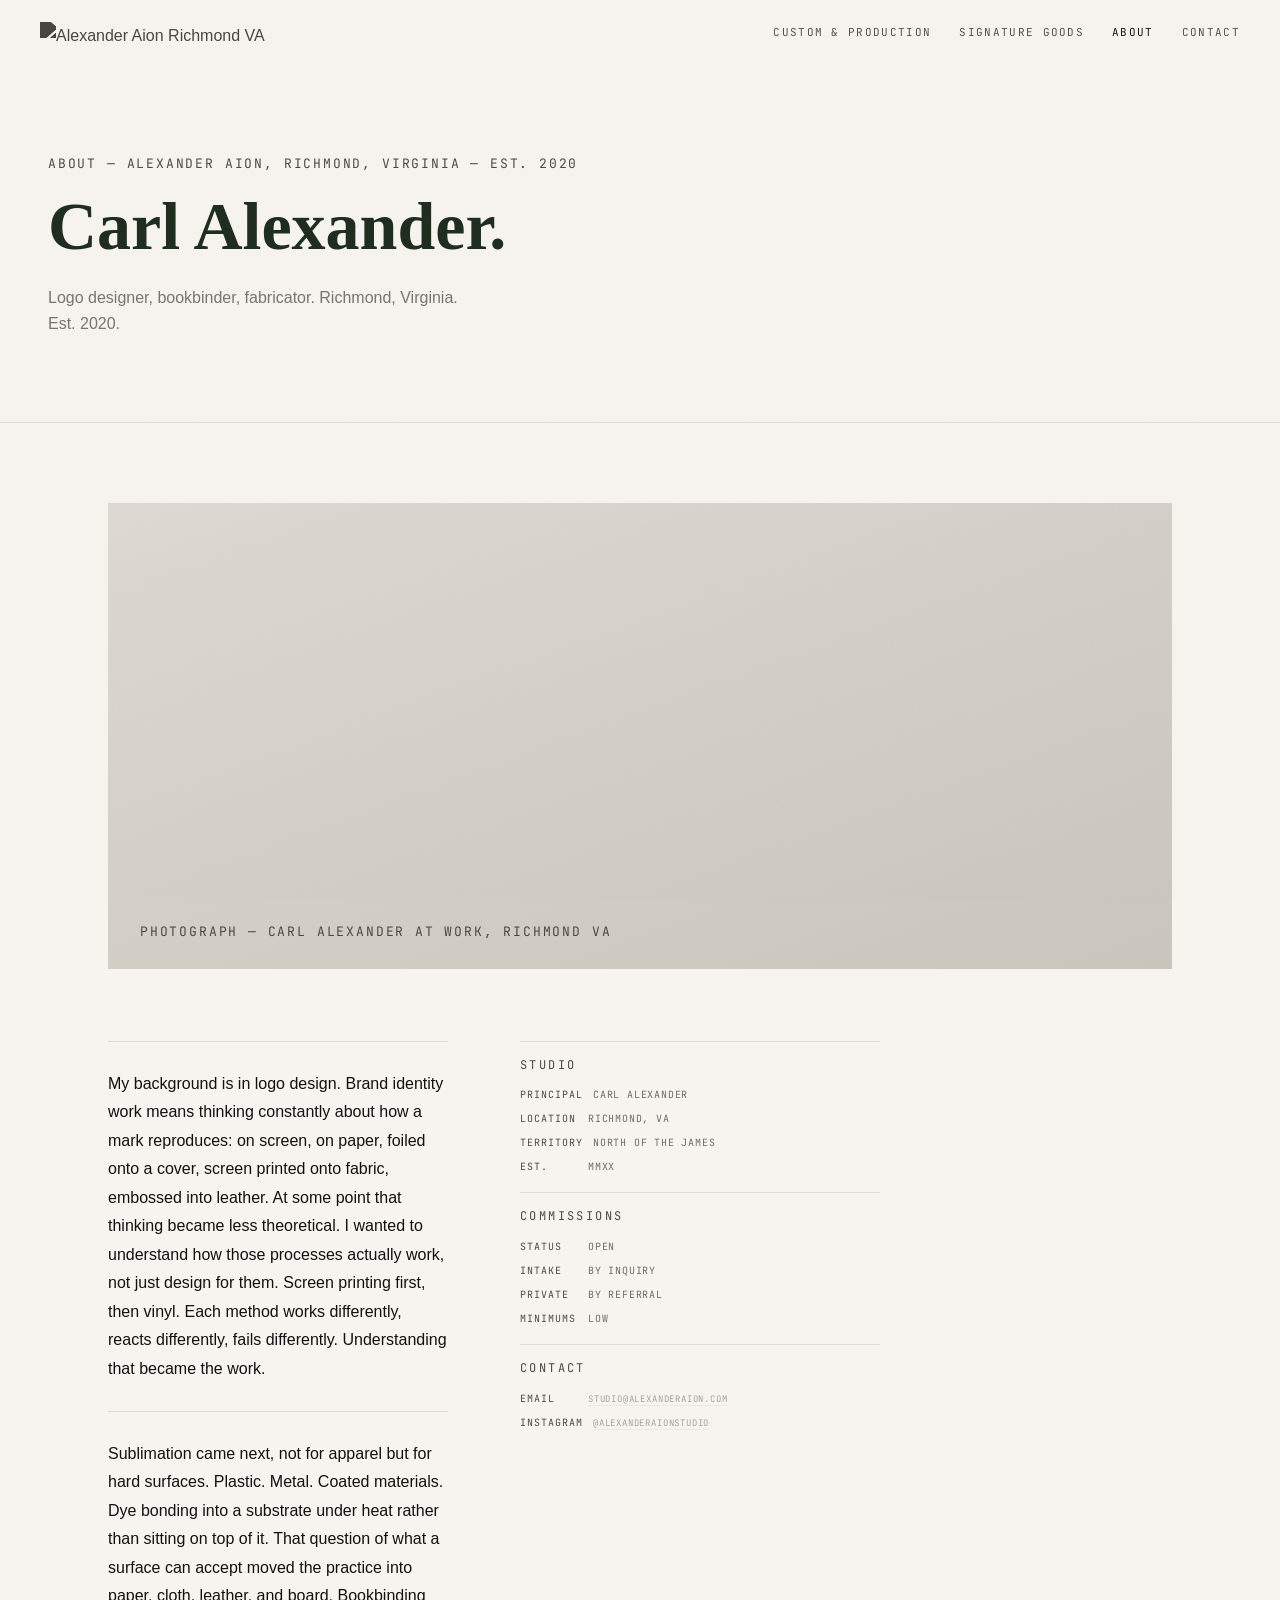
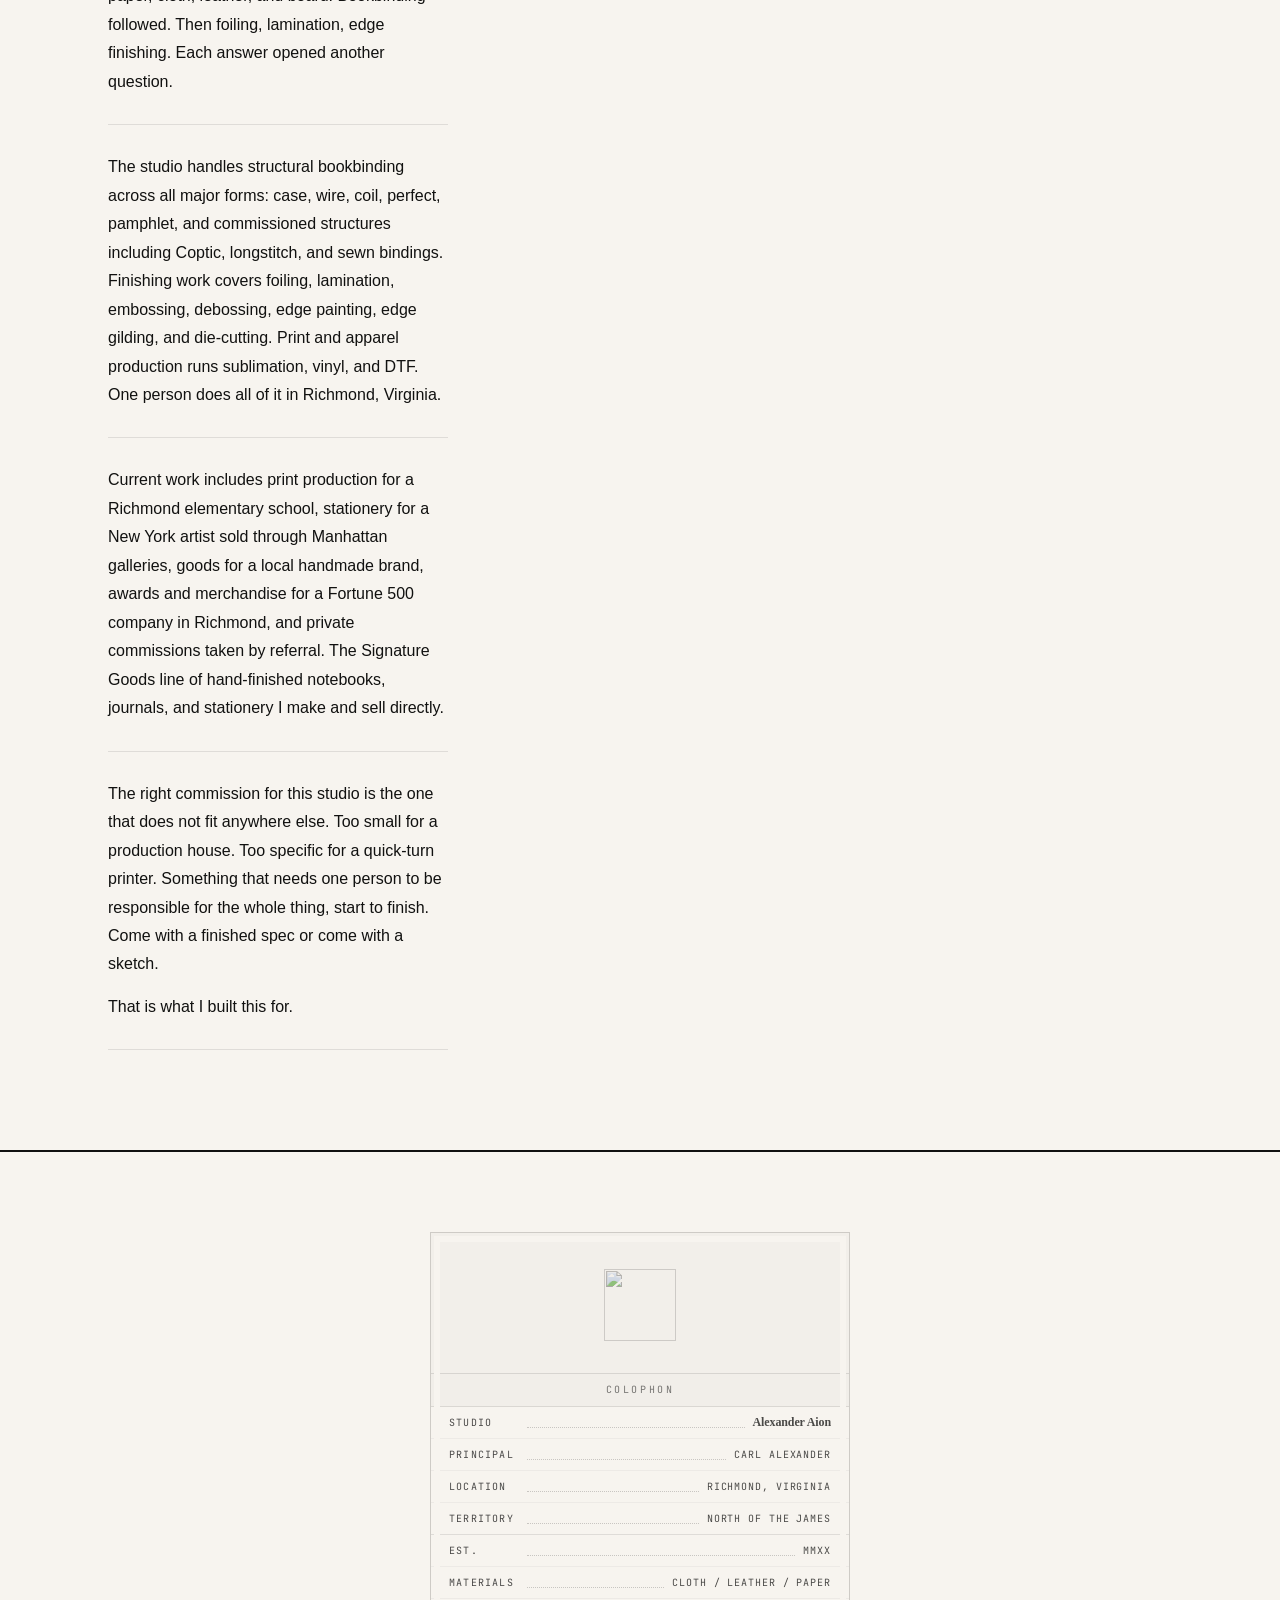
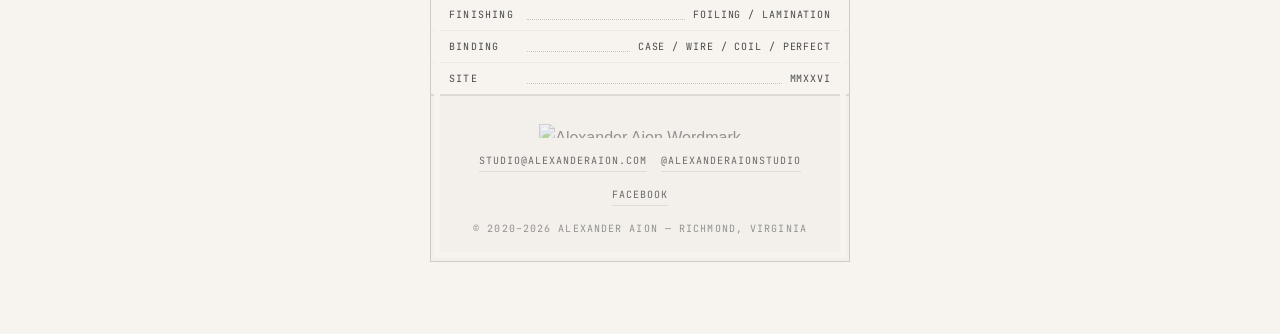
==== about.html @ 7768e2e8 "Add files via upload Initial site build" ====
<!DOCTYPE html>
<html lang="en">
<head>
  <meta charset="UTF-8">
  <meta name="viewport" content="width=device-width, initial-scale=1.0">
  <title>About — Carl Alexander, Alexander Aion Studio, Richmond VA</title>

  <link rel="preload" as="image" href="https://freight.cargo.site/t/original/i/J3005192152908712967479151340922/Asset-5_12x.png" fetchpriority="high">

  <link rel="stylesheet" href="https://use.typekit.net/weh5wlw.css">
  <link rel="preconnect" href="https://fonts.googleapis.com">
  <link rel="preconnect" href="https://fonts.gstatic.com" crossorigin>
  <link rel="stylesheet" href="https://fonts.googleapis.com/css2?family=JetBrains+Mono:wght@400;500&amp;display=swap">

  <link rel="stylesheet" href="css/main.css">

  <meta name="robots" content="index, follow">
  <meta name="author" content="Carl Alexander — Alexander Aion">
  <meta name="description" content="Logo designer, bookbinder, fabricator in Richmond, Virginia. Background, studio practice, materials, and commission criteria. Studio of Carl Alexander.">

  <meta property="og:site_name" content="Alexander Aion">
  <meta property="og:type" content="website">
  <meta property="og:title" content="About — Carl Alexander, Alexander Aion Studio, Richmond VA">
  <meta property="og:description" content="Custom bookbinding, foiling, lamination, embossing, edge gilding, apparel decoration, stickers, and bespoke fabrication in Richmond, Virginia. Logo design and brand identity. Studio of Carl Alexander.">
  <meta property="og:image" content="https://freight.cargo.site/t/original/i/V3015546480823648123951178624378/Untitled---July-01--2026-at-21.01.41-2.png">
  <meta property="og:locale" content="en_US">

  <meta name="twitter:card" content="summary_large_image">
  <meta name="twitter:title" content="About — Carl Alexander, Alexander Aion Studio, Richmond VA">
  <meta name="twitter:description" content="Custom bookbinding, foiling, lamination, embossing, edge gilding, and bespoke fabrication in Richmond, Virginia.">
  <meta name="twitter:image" content="https://freight.cargo.site/t/original/i/V3015546480823648123951178624378/Untitled---July-01--2026-at-21.01.41-2.png">
</head>
<body>

  <div class="aa-progress" aria-hidden="true"></div>

  <header class="aa-nav" role="banner">
    <a class="image-link" href="index.html" aria-label="Alexander Aion Homepage">
      <img alt="Alexander Aion Richmond VA" class="aa-nav-logo" src="https://freight.cargo.site/t/original/i/J3005192152908712967479151340922/Asset-5_12x.png">
    </a>
    <nav class="aa-nav-links" aria-label="Primary Navigation">
      <a href="catalog.html">Custom &amp; Production</a>
      <a href="goods.html">Signature Goods</a>
      <a class="active" href="about.html">About</a>
      <a href="contact.html">Contact</a>
    </nav>
  </header>

  <main>
    <section class="aa-subhead">
      <span class="aa-mono">About — Alexander Aion, Richmond, Virginia — Est. 2020</span>
      <h1>Carl Alexander.</h1>
      <p>Logo designer, bookbinder, fabricator. Richmond, Virginia. Est. 2020.</p>
    </section>

    <article class="aa-about-body" aria-label="Studio Background and Profile">
      <div class="aa-about-photo-slot">
        <div class="aa-about-photo-placeholder">
          <span class="aa-mono">Photograph — Carl Alexander at work, Richmond VA</span>
        </div>
      </div>

      <div class="aa-about-text">
        <div class="aa-about-section">
          <p>My background is in logo design. Brand identity work means thinking constantly about how a mark reproduces: on screen, on paper, foiled onto a cover, screen printed onto fabric, embossed into leather. At some point that thinking became less theoretical. I wanted to understand how those processes actually work, not just design for them. Screen printing first, then vinyl. Each method works differently, reacts differently, fails differently. Understanding that became the work.</p>
        </div>

        <div class="aa-about-section">
          <p>Sublimation came next, not for apparel but for hard surfaces. Plastic. Metal. Coated materials. Dye bonding into a substrate under heat rather than sitting on top of it. That question of what a surface can accept moved the practice into paper, cloth, leather, and board. Bookbinding followed. Then foiling, lamination, edge finishing. Each answer opened another question.</p>
        </div>

        <div class="aa-about-section">
          <p>The studio handles structural bookbinding across all major forms: case, wire, coil, perfect, pamphlet, and commissioned structures including Coptic, longstitch, and sewn bindings. Finishing work covers foiling, lamination, embossing, debossing, edge painting, edge gilding, and die-cutting. Print and apparel production runs sublimation, vinyl, and DTF. One person does all of it in Richmond, Virginia.</p>
        </div>

        <div class="aa-about-section">
          <p>Current work includes print production for a Richmond elementary school, stationery for a New York artist sold through Manhattan galleries, goods for a local handmade brand, awards and merchandise for a Fortune 500 company in Richmond, and private commissions taken by referral. The Signature Goods line of hand-finished notebooks, journals, and stationery I make and sell directly.</p>
        </div>

        <div class="aa-about-section">
          <p>The right commission for this studio is the one that does not fit anywhere else. Too small for a production house. Too specific for a quick-turn printer. Something that needs one person to be responsible for the whole thing, start to finish. Come with a finished spec or come with a sketch.</p>
          <p>That is what I built this for.</p>
        </div>
      </div>

      <aside class="aa-about-spec" aria-label="Studio Specifications">
        <div class="aa-spec-section">
          <p class="aa-spec-section-head">Studio</p>
          <div class="aa-spec-row"><span class="aa-spec-k">Principal</span><span class="aa-spec-v">Carl Alexander</span></div>
          <div class="aa-spec-row"><span class="aa-spec-k">Location</span><span class="aa-spec-v">Richmond, VA</span></div>
          <div class="aa-spec-row"><span class="aa-spec-k">Territory</span><span class="aa-spec-v">North of the James</span></div>
          <div class="aa-spec-row"><span class="aa-spec-k">Est.</span><span class="aa-spec-v">MMXX</span></div>
        </div>

        <div class="aa-spec-section">
          <p class="aa-spec-section-head">Commissions</p>
          <div class="aa-spec-row"><span class="aa-spec-k">Status</span><span class="aa-spec-v">Open</span></div>
          <div class="aa-spec-row"><span class="aa-spec-k">Intake</span><span class="aa-spec-v">By inquiry</span></div>
          <div class="aa-spec-row"><span class="aa-spec-k">Private</span><span class="aa-spec-v">By referral</span></div>
          <div class="aa-spec-row"><span class="aa-spec-k">Minimums</span><span class="aa-spec-v">Low</span></div>
        </div>

        <div class="aa-spec-section">
          <p class="aa-spec-section-head">Contact</p>
          <div class="aa-spec-row"><span class="aa-spec-k">Email</span><span class="aa-spec-v"><a href="mailto:studio@alexanderaion.com">studio@alexanderaion.com</a></span></div>
          <div class="aa-spec-row"><span class="aa-spec-k">Instagram</span><span class="aa-spec-v"><a href="https://www.instagram.com/alexanderaionstudio" rel="noopener" target="_blank">@alexanderaionstudio</a></span></div>
        </div>
      </aside>
    </article>
  </main>

  <footer class="aa-colophon">
    <div class="aa-colophon-card">
      <div class="aa-colophon-seal">
        <img alt="" aria-hidden="true" class="aa-colophon-snake" src="https://freight.cargo.site/t/original/i/V3015546480823648123951178624378/Untitled---July-01--2026-at-21.01.41-2.png">
      </div>
      <div class="aa-col-title">
        <span>Colophon</span>
      </div>
      <div class="aa-col-section">
        <div class="aa-col-row"><span class="aa-col-k">Studio</span><span class="aa-col-leader"></span><span class="aa-col-v aa-col-v-brand">Alexander Aion</span></div>
        <div class="aa-col-row"><span class="aa-col-k">Principal</span><span class="aa-col-leader"></span><span class="aa-col-v">Carl Alexander</span></div>
        <div class="aa-col-row"><span class="aa-col-k">Location</span><span class="aa-col-leader"></span><span class="aa-col-v">Richmond, Virginia</span></div>
        <div class="aa-col-row"><span class="aa-col-k">Territory</span><span class="aa-col-leader"></span><span class="aa-col-v">North of the James</span></div>
      </div>
      <div class="aa-col-section">
        <div class="aa-col-row"><span class="aa-col-k">Est.</span><span class="aa-col-leader"></span><span class="aa-col-v">MMXX</span></div>
        <div class="aa-col-row"><span class="aa-col-k">Materials</span><span class="aa-col-leader"></span><span class="aa-col-v">Cloth / Leather / Paper</span></div>
        <div class="aa-col-row"><span class="aa-col-k">Finishing</span><span class="aa-col-leader"></span><span class="aa-col-v">Foiling / Lamination</span></div>
        <div class="aa-col-row"><span class="aa-col-k">Binding</span><span class="aa-col-leader"></span><span class="aa-col-v">Case / Wire / Coil / Perfect</span></div>
        <div class="aa-col-row"><span class="aa-col-k">Site</span><span class="aa-col-leader"></span><span class="aa-col-v">MMXXVI</span></div>
      </div>
      <div class="aa-colophon-foot">
        <img alt="Alexander Aion Wordmark" class="aa-colophon-wordmark" src="https://freight.cargo.site/t/original/i/X3005192152890266223405441789306/Asset-4_12x.png">
        <div class="aa-col-links">
          <a href="mailto:studio@alexanderaion.com">studio@alexanderaion.com</a>
          <a href="https://www.instagram.com/alexanderaionstudio" target="_blank" rel="noopener">@alexanderaionstudio</a>
          <a href="https://www.facebook.com/alexanderaionstudio/" target="_blank" rel="noopener">Facebook</a>
        </div>
        <span class="aa-col-copy">&copy; 2020&ndash;2026 Alexander Aion — Richmond, Virginia</span>
      </div>
    </div>
  </footer>

  <script>
    (function () {
      var bar = document.querySelector(".aa-progress");
      if (bar) {
        var update = function () {
          var doc = document.documentElement;
          bar.style.width = ((doc.scrollTop || document.body.scrollTop) / Math.max(1, doc.scrollHeight - doc.clientHeight) * 100) + "%";
        };
        window.addEventListener("scroll", update, { passive: true });
        update();
      }
    })();
  </script>
</body>
</html>
---- css/main.css ----
/* ============================================================
   ALEXANDER AION — Master Stylesheet
   Location: css/main.css
   Style: Editorial Light / Luxury Atelier
   ============================================================ */

:root {
  --canvas:  #f7f4ef;
  --ink:     #111110;
  --muted:   #4a4948;
  --green:   #1c2b1c;
  --ivory:   #f0e8d4;
  --gold:    #b89420;
  --rule:    rgba(17, 17, 16, 0.1);
  --rule-subtle: rgba(17, 17, 16, 0.04);
  --display: "fino-sans", "Palatino Linotype", Georgia, serif;
  --body:    "neue-haas-unica", -apple-system, BlinkMacSystemFont, "Helvetica Neue", sans-serif;
  --mono:    "JetBrains Mono", "Courier New", monospace;
}

*, *::before, *::after {
  box-sizing: border-box;
  margin: 0;
  padding: 0;
}

html {
  scroll-behavior: smooth;
}

img {
  display: block;
  max-width: 100%;
  height: auto;
}

a {
  color: inherit;
  text-decoration: none;
}

html, body {
  background-color: var(--canvas);
  color: var(--ink);
  font-family: var(--body);
  font-size: 16px;
  line-height: 1.72;
  -webkit-font-smoothing: antialiased;
  -moz-osx-font-smoothing: grayscale;
  overflow-x: hidden;
}

body::after {
  content: "";
  position: fixed;
  inset: 0;
  z-index: 9999;
  pointer-events: none;
  opacity: 0.038;
  background-image: url("data:image/svg+xml,%3Csvg xmlns='http://www.w3.org/2000/svg' width='200' height='200'%3E%3Cfilter id='n'%3E%3CfeTurbulence type='fractalNoise' baseFrequency='0.85' numOctaves='4' stitchTiles='stitch'/%3E%3C/filter%3E%3Crect width='100%25' height='100%25' filter='url(%23n)'/%3E%3C/svg%3E");
}

.aa-mono {
  font-family: var(--mono);
  font-size: 13px;
  letter-spacing: 0.14em;
  text-transform: uppercase;
  color: var(--muted);
  line-height: 1.9;
}

.aa-brand-name {
  font-family: var(--display);
  font-weight: 700;
  letter-spacing: -0.01em;
  color: var(--ink);
}

.aa-progress {
  position: fixed;
  top: 0;
  left: 0;
  height: 1px;
  width: 0%;
  z-index: 9000;
  background: var(--gold);
  opacity: 0.65;
  transition: width 0.1s linear;
}

.aa-nav {
  position: fixed;
  top: 0;
  left: 0;
  right: 0;
  z-index: 50;
  display: flex;
  align-items: center;
  justify-content: space-between;
  padding: 22px 40px;
}

.aa-nav-logo {
  height: 20px;
  width: auto;
  filter: brightness(0);
  opacity: 0.72;
  transition: opacity 0.3s ease;
}

.aa-nav-logo:hover { opacity: 1; }

.aa-nav-links {
  display: flex;
  gap: 28px;
  font-family: var(--mono);
  font-size: 11px;
  letter-spacing: 0.12em;
  text-transform: uppercase;
}

.aa-nav-links a {
  color: var(--ink);
  opacity: 0.72;
  transition: opacity 0.3s ease;
}

.aa-nav-links a:hover, .aa-nav-links a.active { opacity: 1; }

@media (max-width: 700px) {
  .aa-nav {
    position: sticky;
    padding: 11px 20px;
    background: var(--canvas);
    border-bottom: 1px solid var(--rule);
    flex-direction: column;
    gap: 9px;
    align-items: flex-start;
  }
  .aa-nav-logo { height: 15px; }
  .aa-nav-links {
    gap: 0;
    width: 100%;
    justify-content: space-between;
  }
  .aa-nav-links a { font-size: 10px; letter-spacing: 0.09em; }
}

.aa-hero {
  position: relative;
  width: 100%;
  height: 100vh;
  overflow: hidden;
  background: #d8d3cc;
}

.aa-hero-placeholder {
  position: absolute;
  inset: 0;
  background: linear-gradient(160deg, #dedad2 0%, #c9c4bc 100%);
  display: flex;
  align-items: flex-end;
  padding: 32px 44px;
}

.aa-hero-placeholder-label {
  font-family: var(--mono);
  font-size: 9px;
  letter-spacing: 0.13em;
  text-transform: uppercase;
  color: var(--ink);
  opacity: 0.26;
}

@media (max-width: 700px) {
  .aa-hero, .aa-subhead, .aa-contact-full { padding-top: 44px; }
}

.aa-opening {
  display: grid;
  grid-template-columns: 1fr 400px;
  gap: 72px;
  padding: 108px 48px 88px;
  border-bottom: 1px solid var(--rule);
  align-items: end;
}

.aa-opening-name {
  font-family: var(--display);
  font-weight: 700;
  font-size: clamp(36px, 8vw, 88px);
  color: var(--green);
  line-height: 0.92;
  letter-spacing: -0.01em;
  display: flex;
  align-items: flex-end;
  overflow-wrap: break-word;
  word-break: break-word;
}

.aa-opening-logo {
  display: block;
  width: min(88%, 560px);
  height: auto;
  filter: brightness(0);
  opacity: 0.82;
  transition: opacity 0.3s ease;
}

.aa-opening-logo:hover { opacity: 1; }

.aa-opening-text .aa-mono {
  margin-bottom: 14px;
  display: block;
}

.aa-opening-text p {
  font-size: 16px;
  color: var(--ink);
  opacity: 0.6;
  line-height: 1.72;
  width: 100%;
}

@media (max-width: 900px) {
  .aa-opening {
    grid-template-columns: 1fr;
    gap: 36px;
    padding: 80px 24px 64px;
  }
}

.aa-mark {
  padding: 88px 48px;
  border-bottom: 1px solid var(--rule);
  display: flex;
  flex-direction: column;
  align-items: center;
  gap: 18px;
}

.aa-mark-img {
  width: clamp(68px, 10vw, 104px);
  height: clamp(68px, 10vw, 104px);
  object-fit: contain;
  opacity: 0.52;
  mix-blend-mode: multiply;
}

.aa-mark-label {
  font-family: var(--mono);
  font-size: 13px;
  letter-spacing: 0.2em;
  text-transform: uppercase;
  color: var(--muted);
}

@media (max-width: 700px) {
  .aa-mark { padding: 64px 24px; }
}

.aa-capabilities {
  display: grid;
  grid-template-columns: 56px 1fr;
  padding: 0 0 0 48px;
  border-bottom: 1px solid var(--rule);
}

.aa-vert-label {
  writing-mode: vertical-lr;
  transform: rotate(180deg);
  font-family: var(--mono);
  font-size: 12px;
  letter-spacing: 0.18em;
  text-transform: uppercase;
  color: var(--muted);
  align-self: center;
  padding: 40px 0;
  border-right: 1px solid var(--rule);
  white-space: nowrap;
}

.aa-cap-list {
  display: flex;
  flex-direction: column;
}

.aa-cap-item {
  display: grid;
  grid-template-columns: 44px 1fr;
  gap: 20px;
  padding: 28px 48px 28px 32px;
  border-bottom: 1px solid var(--rule);
  align-items: baseline;
  transition: background 0.35s ease;
}

.aa-cap-item:first-child { border-top: none; }
.aa-cap-item:hover { background: rgba(17, 17, 16, 0.02); }

.aa-cap-num {
  font-family: var(--mono);
  font-size: 12px;
  letter-spacing: 0.08em;
  color: var(--muted);
  padding-top: 4px;
}

.aa-cap-name {
  font-family: var(--display);
  font-size: 28px;
  font-weight: 600;
  color: var(--green);
  line-height: 1.08;
  letter-spacing: 0.01em;
}

.aa-cap-name a {
  color: var(--green);
  transition: opacity 0.3s ease;
  display: block;
}

.aa-cap-name a:hover { opacity: 0.5; }

.aa-cap-sub {
  grid-column: 2 / -1;
  font-family: var(--mono);
  font-size: 10px;
  letter-spacing: 0.1em;
  text-transform: uppercase;
  color: var(--muted);
  line-height: 1.7;
  margin-top: 5px;
  width: 100%;
}

@media (max-width: 900px) {
  .aa-cap-name { font-size: 22px; }
}

@media (max-width: 700px) {
  .aa-capabilities {
    display: flex;
    flex-direction: column;
    padding: 0;
    overflow: visible;
  }
  .aa-vert-label { display: none; }
  .aa-cap-list { width: 100%; }
  .aa-cap-item {
    display: flex;
    flex-direction: row;
    align-items: baseline;
    gap: 10px;
    padding: 18px 24px;
    width: 100%;
  }
  .aa-cap-num { flex-shrink: 0; width: 28px; }
  .aa-cap-name, .aa-cap-name a {
    flex: 1;
    font-size: 16px;
    overflow-wrap: break-word;
    word-break: break-word;
  }
  .aa-cap-sub { display: none; }
}

@media (max-width: 400px) {
  .aa-cap-name, .aa-cap-name a { font-size: 14px; }
}

.aa-divisions {
  display: grid;
  grid-template-columns: 1fr 1fr;
}

.aa-division {
  padding: 76px 48px;
  display: flex;
  flex-direction: column;
  justify-content: space-between;
  gap: 56px;
  transition: opacity 0.5s ease;
  text-decoration: none;
}

.aa-division:hover { opacity: 0.88; }
.aa-division-light { background: var(--ivory); }
.aa-division-dark  { background: var(--green); }

.aa-division-eyebrow {
  font-family: var(--mono);
  font-size: 12px;
  letter-spacing: 0.14em;
  text-transform: uppercase;
}

.aa-division-light .aa-division-eyebrow { color: var(--muted); }
.aa-division-dark .aa-division-eyebrow  { color: var(--ivory); }

.aa-division h2 {
  font-family: var(--display);
  font-weight: 700;
  font-size: clamp(30px, 5.2vw, 62px);
  line-height: 0.97;
  letter-spacing: -0.02em;
}

.aa-division-light h2 { color: var(--green); }
.aa-division-dark h2  { color: var(--ivory); }

.aa-division-cta {
  font-family: var(--mono);
  font-size: 9px;
  letter-spacing: 0.1em;
  text-transform: uppercase;
  display: inline-flex;
  align-items: center;
  gap: 10px;
  border-bottom: 1px solid currentColor;
  padding-bottom: 3px;
  width: fit-content;
  transition: gap 0.35s ease;
}

.aa-division:hover .aa-division-cta { gap: 18px; }
.aa-division-light .aa-division-cta { color: var(--green); opacity: 0.65; }
.aa-division-dark .aa-division-cta  { color: var(--ivory); opacity: 0.55; }

@media (max-width: 700px) {
  .aa-divisions { grid-template-columns: 1fr; }
}

.aa-subhead {
  padding: 152px 48px 84px;
  border-bottom: 1px solid var(--rule);
}

.aa-subhead .aa-mono {
  margin-bottom: 18px;
  display: block;
}

.aa-subhead h1 {
  font-family: var(--display);
  font-weight: 700;
  font-size: clamp(36px, 6vw, 68px);
  color: var(--green);
  letter-spacing: 0;
  line-height: 0.94;
  max-width: 840px;
  margin-bottom: 26px;
}

.aa-subhead p {
  font-size: 16px;
  color: var(--ink);
  opacity: 0.56;
  max-width: 440px;
  line-height: 1.68;
}

@media (max-width: 700px) {
  .aa-subhead { padding: 44px 24px 60px; }
}

.aa-catalog {
  max-width: 1160px;
  margin: 0 auto;
  padding: 80px 48px 96px;
  display: grid;
  grid-template-columns: 1fr 232px;
  gap: 72px;
  align-items: start;
}

.aa-catalog-list {
  display: flex;
  flex-direction: column;
}

.aa-catalog-list h2 {
  font-family: var(--display);
  font-size: 26px;
  letter-spacing: 0.025em;
  color: var(--green);
}

.aa-catalog-entry {
  padding: 30px 0;
  border-top: 1px solid var(--rule);
}

.aa-catalog-entry .aa-mono {
  margin-bottom: 9px;
  display: block;
}

.aa-catalog-entry h3 {
  font-family: var(--display);
  font-size: clamp(20px, 2.8vw, 27px);
  font-weight: 600;
  color: var(--green);
  margin-bottom: 9px;
  letter-spacing: -0.005em;
  line-height: 1.1;
}

.aa-catalog-entry p {
  font-size: 16px;
  color: var(--ink);
  opacity: 0.54;
  line-height: 1.68;
  max-width: 420px;
}

.aa-catalog-link {
  display: inline-flex;
  align-items: center;
  gap: 8px;
  margin-top: 16px;
  font-family: var(--mono);
  font-size: 9px;
  letter-spacing: 0.12em;
  text-transform: uppercase;
  color: var(--green);
  opacity: 0.62;
  border-bottom: 1px solid rgba(28, 43, 28, 0.22);
  padding-bottom: 3px;
  transition: gap 0.3s ease, opacity 0.3s ease;
}

.aa-catalog-link:hover {
  gap: 14px;
  opacity: 1;
}

.aa-spec {
  position: sticky;
  top: 84px;
}

.aa-spec-section {
  border-top: 1px solid var(--rule);
  padding: 13px 0;
}

.aa-spec-section-head {
  font-family: var(--mono);
  font-size: 12px;
  letter-spacing: 0.2em;
  text-transform: uppercase;
  color: var(--muted);
  margin-bottom: 8px;
}

.aa-spec-row {
  display: flex;
  gap: 10px;
  padding: 2px 0;
  align-items: baseline;
}

.aa-spec-k {
  font-family: var(--mono);
  font-size: 10px;
  letter-spacing: 0.1em;
  text-transform: uppercase;
  color: var(--muted);
  min-width: 58px;
  flex-shrink: 0;
  line-height: 2;
}

.aa-spec-v {
  font-family: var(--mono);
  font-size: 10px;
  letter-spacing: 0.08em;
  text-transform: uppercase;
  color: var(--ink);
  opacity: 0.6;
  line-height: 2;
}

@media (max-width: 860px) {
  .aa-catalog {
    grid-template-columns: 1fr;
    gap: 52px;
    padding: 64px 24px 80px;
  }
}

.aa-goods-intro {
  max-width: 700px;
  margin: 0 auto;
  padding: 84px 48px 68px;
}

.aa-goods-intro .aa-mono {
  display: block;
  margin-bottom: 18px;
}

.aa-goods-intro h2 {
  font-family: var(--display);
  font-weight: 700;
  font-size: clamp(28px, 4.5vw, 42px);
  color: var(--green);
  letter-spacing: 0.015em;
  line-height: 1.06;
  margin-bottom: 24px;
}

.aa-goods-intro p {
  font-size: 16px;
  color: var(--ink);
  opacity: 0.56;
  line-height: 1.72;
  margin-bottom: 14px;
  max-width: 520px;
}

.aa-shop-wrap {
  max-width: 1040px;
  margin: 0 auto;
  padding: 0 48px 100px;
}

.aa-shop-section-label {
  display: flex;
  align-items: center;
  gap: 18px;
  margin-bottom: 44px;
}

.aa-shop-section-label::after {
  content: "";
  flex: 1;
  height: 1px;
  background: var(--rule);
}

.aa-shop-grid {
  display: grid;
  grid-template-columns: repeat(3, 1fr);
  gap: 1px;
  background: var(--rule);
  border: 1px solid var(--rule);
}

.aa-shop-tile {
  aspect-ratio: 3/4;
  background: var(--ivory);
  display: flex;
  flex-direction: column;
  align-items: center;
  justify-content: center;
  transition: background 0.5s ease;
}

.aa-shop-tile:hover { background: #e2d9c8; }

.aa-paths {
  border-top: 1px solid var(--rule);
  max-width: 1040px;
  margin: 0 auto;
  padding: 76px 48px 84px;
  display: grid;
  grid-template-columns: 1fr 1fr;
  gap: 60px;
}

.aa-path .aa-mono {
  display: block;
  margin-bottom: 13px;
  color: var(--muted);
}

.aa-path h2, .aa-paths h2 {
  font-family: var(--display);
  font-size: 26px;
  letter-spacing: 0.025em;
  color: var(--green);
}

.aa-path h3 {
  font-family: var(--display);
  font-weight: 600;
  font-size: clamp(18px, 2.6vw, 25px);
  color: var(--green);
  line-height: 1.14;
  margin-bottom: 11px;
}

.aa-path p {
  font-size: 16px;
  color: var(--ink);
  opacity: 0.62;
  line-height: 1.7;
  max-width: 300px;
}

@media (max-width: 700px) {
  .aa-goods-intro { padding: 60px 24px 52px; }
  .aa-shop-wrap { padding: 0 24px 76px; }
  .aa-shop-grid { grid-template-columns: repeat(2, 1fr); }
  .aa-paths {
    grid-template-columns: 1fr;
    padding: 60px 24px;
    gap: 40px;
  }
}

.aa-about-body {
  max-width: 1160px;
  margin: 0 auto;
  padding: 80px 48px 100px;
  display: grid;
  grid-template-columns: 1fr 360px 220px;
  gap: 72px;
  align-items: start;
}

.aa-about-photo-slot {
  grid-column: 1 / -1;
  aspect-ratio: 16/7;
  background: #d8d3cc;
  overflow: hidden;
  position: relative;
}

.aa-about-photo-placeholder {
  position: absolute;
  inset: 0;
  background: linear-gradient(160deg, #dedad2 0%, #c9c4bc 100%);
  display: flex;
  align-items: flex-end;
  padding: 24px 32px;
}

.aa-about-text {
  display: flex;
  flex-direction: column;
}

.aa-about-section {
  padding: 28px 0;
  border-top: 1px solid var(--rule);
}

.aa-about-section:last-child {
  border-bottom: 1px solid var(--rule);
}

.aa-about-section p {
  font-size: 16px;
  color: var(--ink);
  line-height: 1.78;
  margin-bottom: 14px;
  max-width: 560px;
}

.aa-about-section p:last-child { margin-bottom: 0; }

.aa-about-spec {
  position: sticky;
  top: 88px;
}

.aa-about-spec .aa-spec-v a,
.aa-about-spec .aa-spec-v a:visited {
  font-family: var(--mono);
  font-size: 9px;
  letter-spacing: 0.09em;
  text-transform: uppercase;
  color: var(--ink);
  opacity: 0.6;
  line-height: 2;
  border-bottom: 1px solid rgba(17, 17, 16, 0.15);
  transition: opacity 0.3s ease;
}

.aa-about-spec .aa-spec-v a:hover { opacity: 1; }

@media (max-width: 1000px) {
  .aa-about-body {
    grid-template-columns: 1fr 220px;
    gap: 48px;
    padding: 64px 24px 80px;
  }
  .aa-about-photo-slot { grid-column: 1; }
  .aa-about-spec {
    grid-column: 2;
    grid-row: 1 / 3;
  }
}

@media (max-width: 700px) {
  .aa-about-body {
    grid-template-columns: 1fr;
    gap: 40px;
    padding: 48px 24px 72px;
  }
}

.aa-form-wrap {
  padding: 84px 48px;
  max-width: 1160px;
  margin: 0 auto;
  border-top: 1px solid var(--rule);
}

.aa-form-wrap .aa-mono {
  display: block;
  margin-bottom: 11px;
}

.aa-form-wrap h2 {
  font-family: var(--display);
  font-size: 26px;
  letter-spacing: 0.025em;
  color: var(--green);
  margin-bottom: 9px;
}

.aa-form-intro {
  font-size: 16px;
  color: var(--ink);
  opacity: 0.5;
  max-width: 360px;
  line-height: 1.68;
  margin-bottom: 40px;
}

.aa-form { max-width: 460px; }
.aa-field { margin-bottom: 26px; }

.aa-field label {
  display: block;
  font-family: var(--mono);
  font-size: 12px;
  letter-spacing: 0.14em;
  text-transform: uppercase;
  color: var(--muted);
  margin-bottom: 8px;
}

.aa-field input,
.aa-field textarea {
  width: 100%;
  background: transparent;
  border: none;
  border-bottom: 1px solid rgba(17, 17, 16, 0.15);
  color: var(--ink);
  font-family: var(--body);
  font-size: 16px;
  padding: 6px 0 10px;
  outline: none;
  appearance: none;
  border-radius: 0;
  transition: border-color 0.3s ease;
}

.aa-field input:focus,
.aa-field textarea:focus {
  border-bottom-color: var(--gold);
}

.aa-field input::placeholder,
.aa-field textarea::placeholder {
  color: var(--ink);
  opacity: 0.18;
}

.aa-field textarea {
  min-height: 88px;
  resize: none;
  line-height: 1.65;
}

.aa-field-note {
  font-family: var(--mono);
  font-size: 9px;
  opacity: 0.22;
  margin-left: 4px;
}

.aa-radio-group {
  margin-top: 8px;
  display: flex;
  flex-direction: column;
  gap: 18px;
}

.aa-radio {
  display: flex;
  align-items: center;
  gap: 16px;
  cursor: pointer;
}

.aa-radio input {
  position: absolute;
  opacity: 0;
  pointer-events: none;
}

.aa-radio-dot {
  display: inline-block;
  width: 20px;
  height: 20px;
  border-radius: 50%;
  border: 1.5px solid rgba(17, 17, 16, 0.4);
  background: transparent;
  flex-shrink: 0;
  position: relative;
  transition: border-color 0.3s ease;
}

.aa-radio:hover .aa-radio-dot,
.aa-radio input:checked + .aa-radio-dot {
  border-color: var(--gold);
}

.aa-radio input:checked + .aa-radio-dot::after {
  content: "";
  position: absolute;
  top: 50%;
  left: 50%;
  transform: translate(-50%, -50%);
  width: 8px;
  height: 8px;
  border-radius: 50%;
  background: var(--gold);
}

.aa-radio-label {
  font-size: 15px;
  color: var(--ink);
  opacity: 0.72;
  line-height: 1.5;
}

.aa-submit {
  margin-top: 38px;
  width: 100%;
  font-family: var(--mono);
  font-size: 10px;
  letter-spacing: 0.14em;
  text-transform: uppercase;
  background: var(--ink);
  color: var(--canvas);
  border: none;
  padding: 15px;
  cursor: pointer;
  transition: background 0.35s ease, color 0.35s ease;
}

.aa-submit:hover {
  background: var(--green);
  color: var(--ivory);
}

.aa-form-status {
  margin-top: 13px;
  font-family: var(--mono);
  font-size: 10px;
  letter-spacing: 0.1em;
  text-transform: uppercase;
  min-height: 16px;
}

.aa-form-status.ok  { color: var(--green); opacity: 0.7; }
.aa-form-status.err { color: #9a4040; }

@media (max-width: 700px) {
  .aa-form-wrap { padding: 60px 24px; }
}

.aa-contact-full {
  min-height: 80vh;
  display: flex;
  flex-direction: column;
  align-items: flex-start;
  justify-content: flex-end;
  padding: 160px 48px 80px;
  border-bottom: 1px solid var(--rule);
}

.aa-contact-full .aa-mono {
  margin-bottom: 18px;
  display: block;
}

.aa-contact-full h1 {
  font-family: var(--display);
  font-weight: 700;
  font-size: clamp(36px, 6vw, 68px);
  color: var(--green);
  letter-spacing: -0.025em;
  line-height: 0.94;
  margin-bottom: 48px;
}

.aa-contact-wordmark {
  display: block;
  height: 18px;
  width: auto;
  filter: brightness(0);
  opacity: 0.65;
  margin-bottom: 16px;
}

.aa-contact-items {
  display: flex;
  flex-direction: column;
  gap: 13px;
}

.aa-contact-item {
  font-family: var(--mono);
  font-size: 10px;
  letter-spacing: 0.12em;
  text-transform: uppercase;
  color: var(--ink);
  opacity: 0.72;
  border-bottom: 1px solid var(--rule);
  padding-bottom: 3px;
  width: fit-content;
  transition: opacity 0.3s ease;
}

.aa-contact-item:hover { opacity: 1; }

.aa-contact-location p,
.aa-contact-full address p {
  color: var(--ink);
  opacity: 0.62;
  font-family: var(--mono);
  font-size: 11px;
  letter-spacing: 0.13em;
  text-transform: uppercase;
  line-height: 2.4;
  font-style: normal;
}

@media (max-width: 700px) {
  .aa-contact-full {
    padding: 20px 24px 60px;
    min-height: auto;
  }
}

.aa-service-wrap {
  max-width: 1160px;
  margin: 0 auto;
  padding: 0 48px;
  border-top: 1px solid var(--rule);
}

.aa-service-block {
  padding: 64px 0;
  border-bottom: 1px solid var(--rule);
  display: grid;
  grid-template-columns: 280px 1fr;
  gap: 72px;
  align-items: start;
}

.aa-service-label { padding-top: 6px; }
.aa-service-label .aa-mono { display: block; margin-bottom: 8px; }

.aa-service-label h2 {
  font-family: var(--display);
  font-size: 26px;
  font-weight: 600;
  color: var(--green);
  letter-spacing: 0.025em;
  line-height: 1.18;
}

.aa-service-body h3 {
  font-family: var(--display);
  font-size: 18px;
  font-weight: 600;
  color: var(--green);
  letter-spacing: 0.01em;
  line-height: 1.2;
  margin: 32px 0 10px;
}

.aa-service-body h3:first-child { margin-top: 0; }

.aa-service-body p {
  font-size: 15px;
  color: var(--ink);
  opacity: 0.65;
  line-height: 1.78;
  max-width: 580px;
  margin-bottom: 12px;
}

.aa-service-body p:last-child { margin-bottom: 0; }

@media (max-width: 860px) {
  .aa-service-block {
    grid-template-columns: 1fr;
    gap: 28px;
  }
}

@media (max-width: 700px) {
  .aa-service-wrap { padding: 0 24px; }
}

.aa-tech-wrap {
  background: var(--green);
  padding: 72px 48px;
}

.aa-tech-inner {
  max-width: 1160px;
  margin: 0 auto;
  display: grid;
  grid-template-columns: 1fr 1fr;
  gap: 64px;
}

.aa-tech-block .aa-mono {
  color: var(--ivory);
  opacity: 0.45;
  display: block;
  margin-bottom: 14px;
}

.aa-tech-block h3 {
  font-family: var(--display);
  font-size: 22px;
  font-weight: 600;
  color: var(--ivory);
  letter-spacing: 0.01em;
  line-height: 1.14;
  margin-bottom: 16px;
}

.aa-tech-block p {
  font-size: 14px;
  color: var(--ivory);
  opacity: 0.6;
  line-height: 1.78;
  margin-bottom: 10px;
}

.aa-tech-block p:last-child { margin-bottom: 0; }

@media (max-width: 700px) {
  .aa-tech-wrap { padding: 56px 24px; }
  .aa-tech-inner { grid-template-columns: 1fr; gap: 44px; }
}

.aa-faq-wrap {
  border-top: 1px solid var(--rule);
  padding: 80px 48px;
  max-width: 1160px;
  margin: 0 auto;
}

.aa-faq-inner { max-width: 680px; }

.aa-faq-inner > .aa-mono {
  display: block;
  margin-bottom: 40px;
}

.aa-faq-item {
  padding: 28px 0;
  border-top: 1px solid var(--rule);
}

.aa-faq-item:last-child {
  border-bottom: 1px solid var(--rule);
}

.aa-faq-item h3 {
  font-family: var(--display);
  font-size: 20px;
  font-weight: 600;
  color: var(--green);
  letter-spacing: 0.01em;
  line-height: 1.2;
  margin-bottom: 12px;
}

.aa-faq-item p {
  font-size: 15px;
  color: var(--ink);
  opacity: 0.62;
  line-height: 1.75;
  max-width: 580px;
}

@media (max-width: 700px) {
  .aa-faq-wrap { padding: 60px 24px; }
}

.aa-colophon {
  padding: 80px 48px 72px;
  border-top: 2px solid var(--ink);
  display: flex;
  justify-content: center;
}

.aa-colophon-card {
  width: 100%;
  max-width: 420px;
  border: 1px solid rgba(17, 17, 16, 0.18);
  outline: 6px solid var(--canvas);
  outline-offset: -10px;
}

.aa-colophon-seal {
  padding: 36px 24px 32px;
  text-align: center;
  border-bottom: 1px solid rgba(17, 17, 16, 0.12);
  background: rgba(17, 17, 16, 0.018);
}

.aa-colophon-snake {
  width: 72px;
  height: 72px;
  margin: 0 auto;
  object-fit: contain;
  opacity: 0.62;
  mix-blend-mode: multiply;
}

.aa-col-title {
  padding: 7px 18px;
  border-bottom: 1px solid rgba(17, 17, 16, 0.1);
  background: rgba(17, 17, 16, 0.025);
}

.aa-col-title span {
  font-family: var(--mono);
  font-size: 10px;
  letter-spacing: 0.26em;
  text-transform: uppercase;
  color: var(--ink);
  opacity: 0.55;
  display: block;
  text-align: center;
}

.aa-col-section {
  border-bottom: 1px solid rgba(17, 17, 16, 0.1);
}

.aa-col-row {
  display: flex;
  align-items: flex-end;
  padding: 5px 18px;
  gap: 8px;
  border-bottom: 1px solid var(--rule-subtle);
}

.aa-col-row:last-child { border-bottom: none; }

.aa-col-k {
  font-family: var(--mono);
  font-size: 10px;
  letter-spacing: 0.12em;
  text-transform: uppercase;
  color: var(--muted);
  min-width: 70px;
  flex-shrink: 0;
  line-height: 2.1;
}

.aa-col-leader {
  flex: 1;
  border-bottom: 1px dotted rgba(17, 17, 16, 0.2);
  margin-bottom: 5px;
}

.aa-col-v {
  font-family: var(--mono);
  font-size: 10px;
  letter-spacing: 0.09em;
  text-transform: uppercase;
  color: var(--ink);
  opacity: 0.75;
  text-align: right;
  line-height: 2.1;
}

.aa-col-v-brand {
  font-family: var(--display);
  font-size: 12px;
  font-weight: 700;
  text-transform: none;
  letter-spacing: -0.01em;
  color: var(--ink);
  opacity: 0.75;
  line-height: 1.6;
}

.aa-colophon-foot {
  padding: 28px 24px 24px;
  display: flex;
  flex-direction: column;
  align-items: center;
  gap: 14px;
  border-top: 1px solid rgba(17, 17, 16, 0.1);
  background: rgba(17, 17, 16, 0.015);
}

.aa-colophon-wordmark {
  height: 14px;
  width: auto;
  opacity: 0.42;
  display: block;
}

.aa-col-links {
  display: flex;
  gap: 14px;
  flex-wrap: wrap;
  justify-content: center;
}

.aa-col-links a {
  font-family: var(--mono);
  font-size: 10px;
  letter-spacing: 0.1em;
  text-transform: uppercase;
  color: var(--ink);
  opacity: 0.6;
  border-bottom: 1px solid rgba(17, 17, 16, 0.15);
  padding-bottom: 2px;
  transition: opacity 0.3s ease;
}

.aa-col-links a:hover { opacity: 1; }

.aa-col-copy {
  font-family: var(--mono);
  font-size: 10px;
  letter-spacing: 0.11em;
  text-transform: uppercase;
  color: var(--ink);
  opacity: 0.42;
}

@media (max-width: 700px) {
  .aa-colophon { padding: 60px 24px 56px; }
}
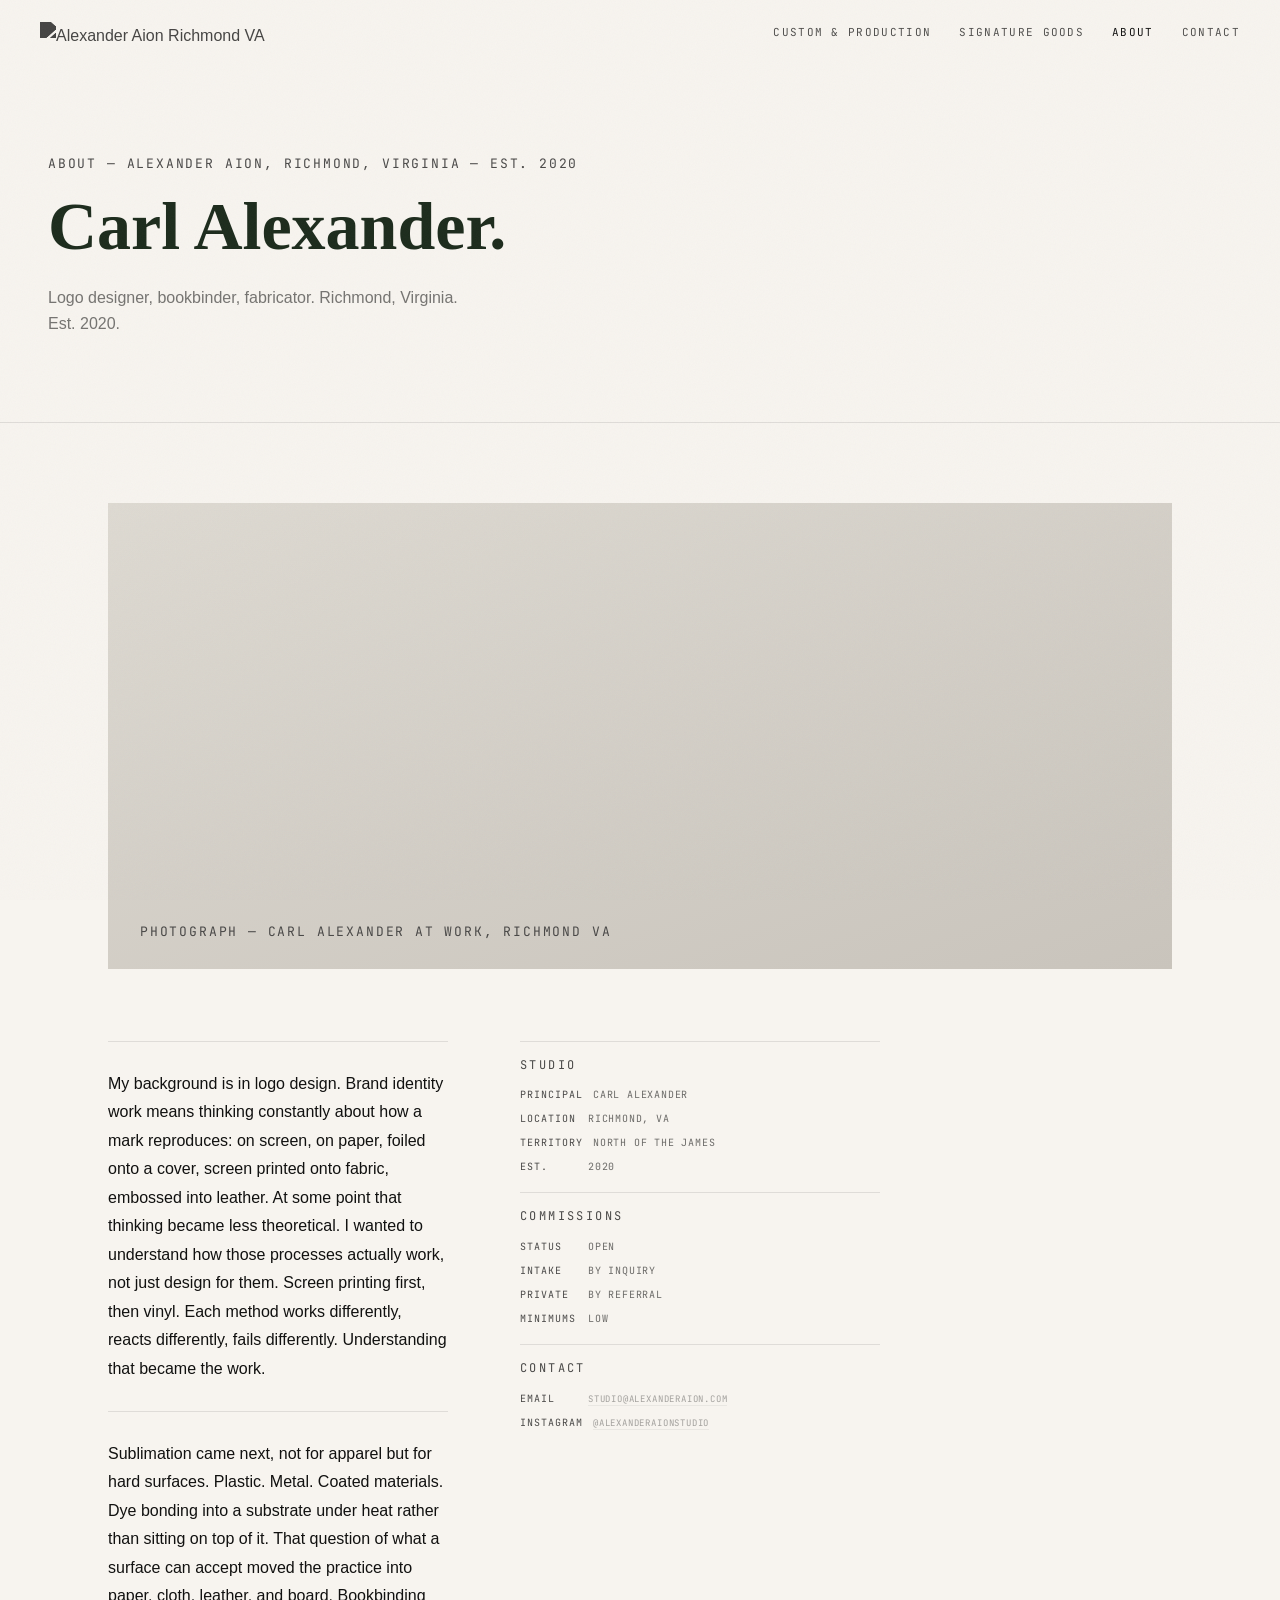
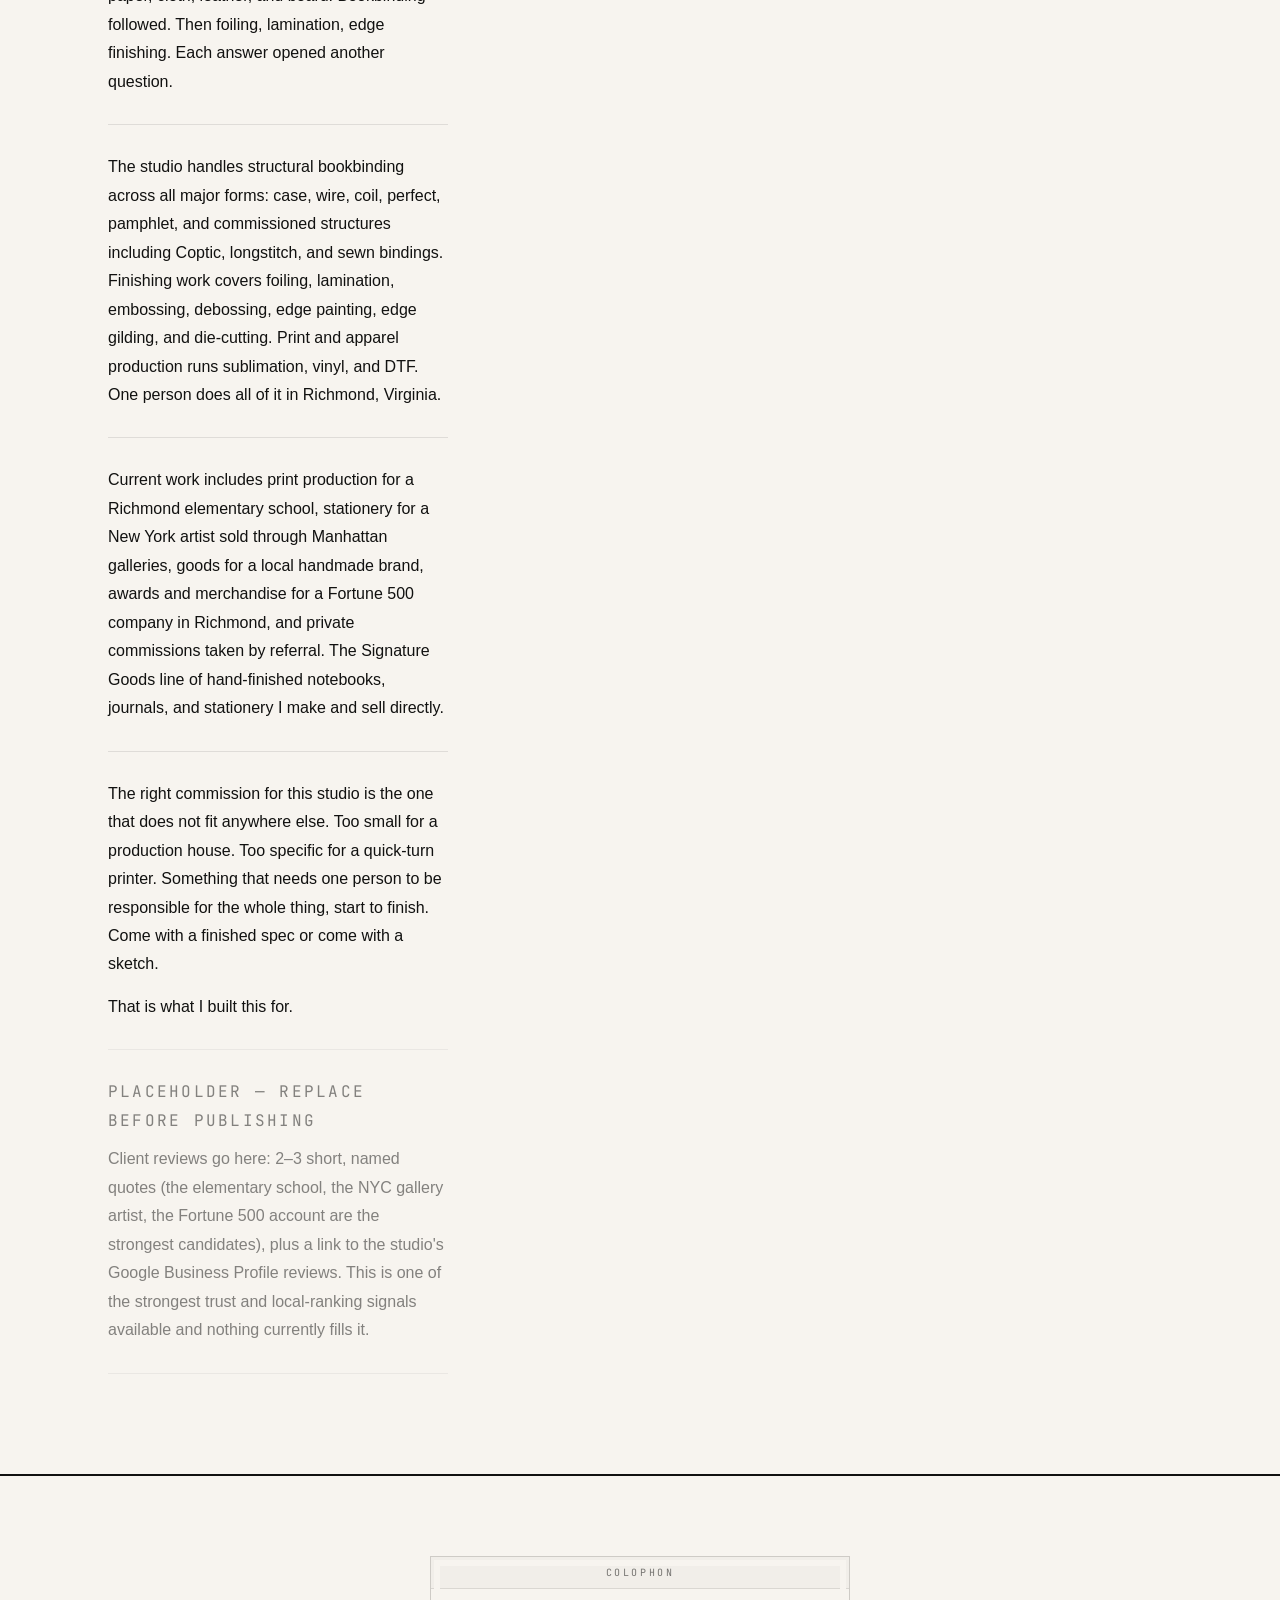
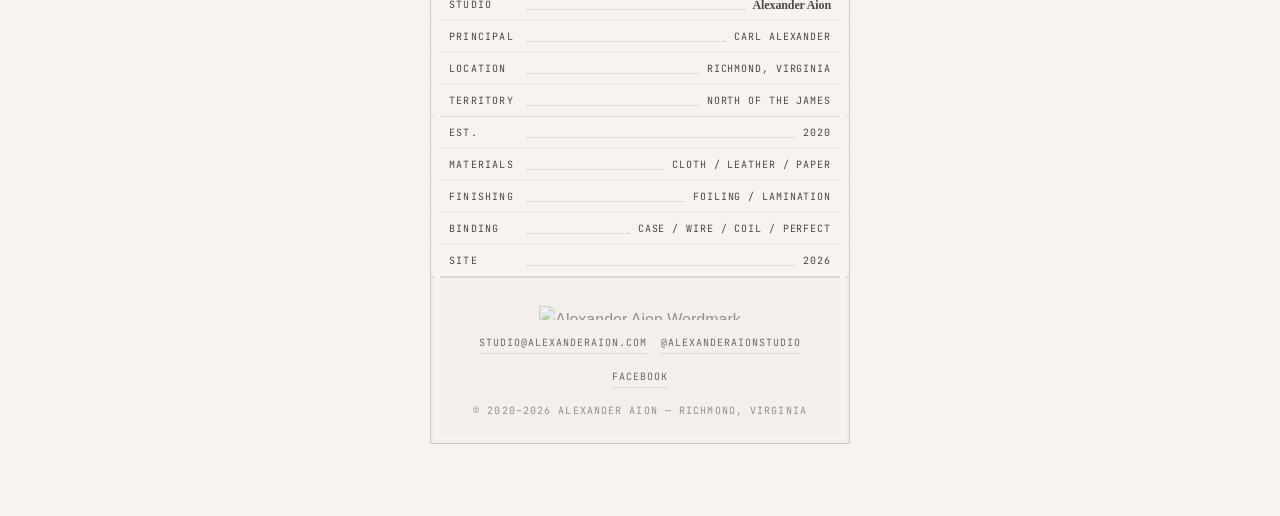
==== commit 5a1f2047: "Trim mystical branding, fix off-voice copy, add sitemap/robots Removes the Ouroboros seal and roman-" ====
--- a/about.html
+++ b/about.html
@@ -81,6 +81,11 @@
           <p>The right commission for this studio is the one that does not fit anywhere else. Too small for a production house. Too specific for a quick-turn printer. Something that needs one person to be responsible for the whole thing, start to finish. Come with a finished spec or come with a sketch.</p>
           <p>That is what I built this for.</p>
         </div>
+
+        <div class="aa-about-section" style="opacity: 0.5;">
+          <p class="aa-mono" style="margin-bottom: 10px;">Placeholder — replace before publishing</p>
+          <p>Client reviews go here: 2–3 short, named quotes (the elementary school, the NYC gallery artist, the Fortune 500 account are the strongest candidates), plus a link to the studio's Google Business Profile reviews. This is one of the strongest trust and local-ranking signals available and nothing currently fills it.</p>
+        </div>
       </div>
 
       <aside class="aa-about-spec" aria-label="Studio Specifications">
@@ -89,7 +94,7 @@
           <div class="aa-spec-row"><span class="aa-spec-k">Principal</span><span class="aa-spec-v">Carl Alexander</span></div>
           <div class="aa-spec-row"><span class="aa-spec-k">Location</span><span class="aa-spec-v">Richmond, VA</span></div>
           <div class="aa-spec-row"><span class="aa-spec-k">Territory</span><span class="aa-spec-v">North of the James</span></div>
-          <div class="aa-spec-row"><span class="aa-spec-k">Est.</span><span class="aa-spec-v">MMXX</span></div>
+          <div class="aa-spec-row"><span class="aa-spec-k">Est.</span><span class="aa-spec-v">2020</span></div>
         </div>
 
         <div class="aa-spec-section">
@@ -111,9 +116,6 @@
 
   <footer class="aa-colophon">
     <div class="aa-colophon-card">
-      <div class="aa-colophon-seal">
-        <img alt="" aria-hidden="true" class="aa-colophon-snake" src="https://freight.cargo.site/t/original/i/V3015546480823648123951178624378/Untitled---July-01--2026-at-21.01.41-2.png">
-      </div>
       <div class="aa-col-title">
         <span>Colophon</span>
       </div>
@@ -124,11 +126,11 @@
         <div class="aa-col-row"><span class="aa-col-k">Territory</span><span class="aa-col-leader"></span><span class="aa-col-v">North of the James</span></div>
       </div>
       <div class="aa-col-section">
-        <div class="aa-col-row"><span class="aa-col-k">Est.</span><span class="aa-col-leader"></span><span class="aa-col-v">MMXX</span></div>
+        <div class="aa-col-row"><span class="aa-col-k">Est.</span><span class="aa-col-leader"></span><span class="aa-col-v">2020</span></div>
         <div class="aa-col-row"><span class="aa-col-k">Materials</span><span class="aa-col-leader"></span><span class="aa-col-v">Cloth / Leather / Paper</span></div>
         <div class="aa-col-row"><span class="aa-col-k">Finishing</span><span class="aa-col-leader"></span><span class="aa-col-v">Foiling / Lamination</span></div>
         <div class="aa-col-row"><span class="aa-col-k">Binding</span><span class="aa-col-leader"></span><span class="aa-col-v">Case / Wire / Coil / Perfect</span></div>
-        <div class="aa-col-row"><span class="aa-col-k">Site</span><span class="aa-col-leader"></span><span class="aa-col-v">MMXXVI</span></div>
+        <div class="aa-col-row"><span class="aa-col-k">Site</span><span class="aa-col-leader"></span><span class="aa-col-v">2026</span></div>
       </div>
       <div class="aa-colophon-foot">
         <img alt="Alexander Aion Wordmark" class="aa-colophon-wordmark" src="https://freight.cargo.site/t/original/i/X3005192152890266223405441789306/Asset-4_12x.png">
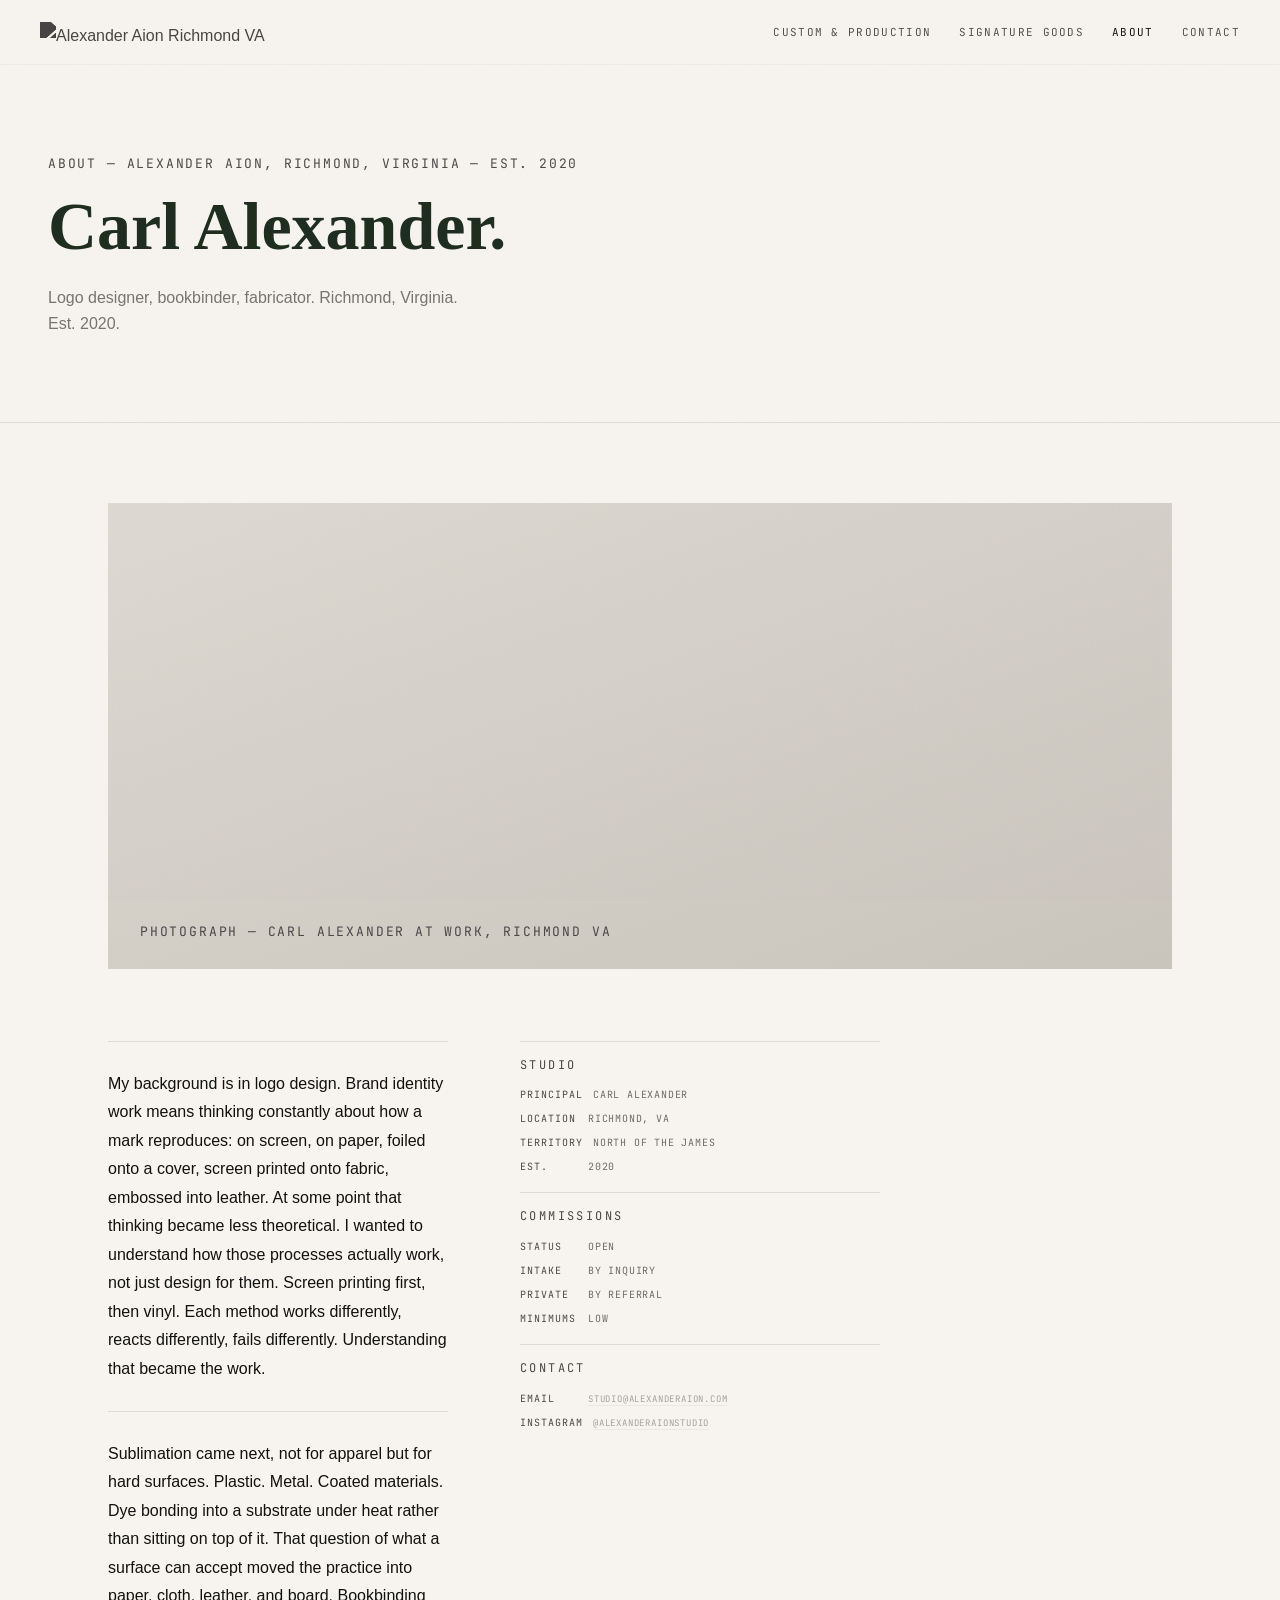
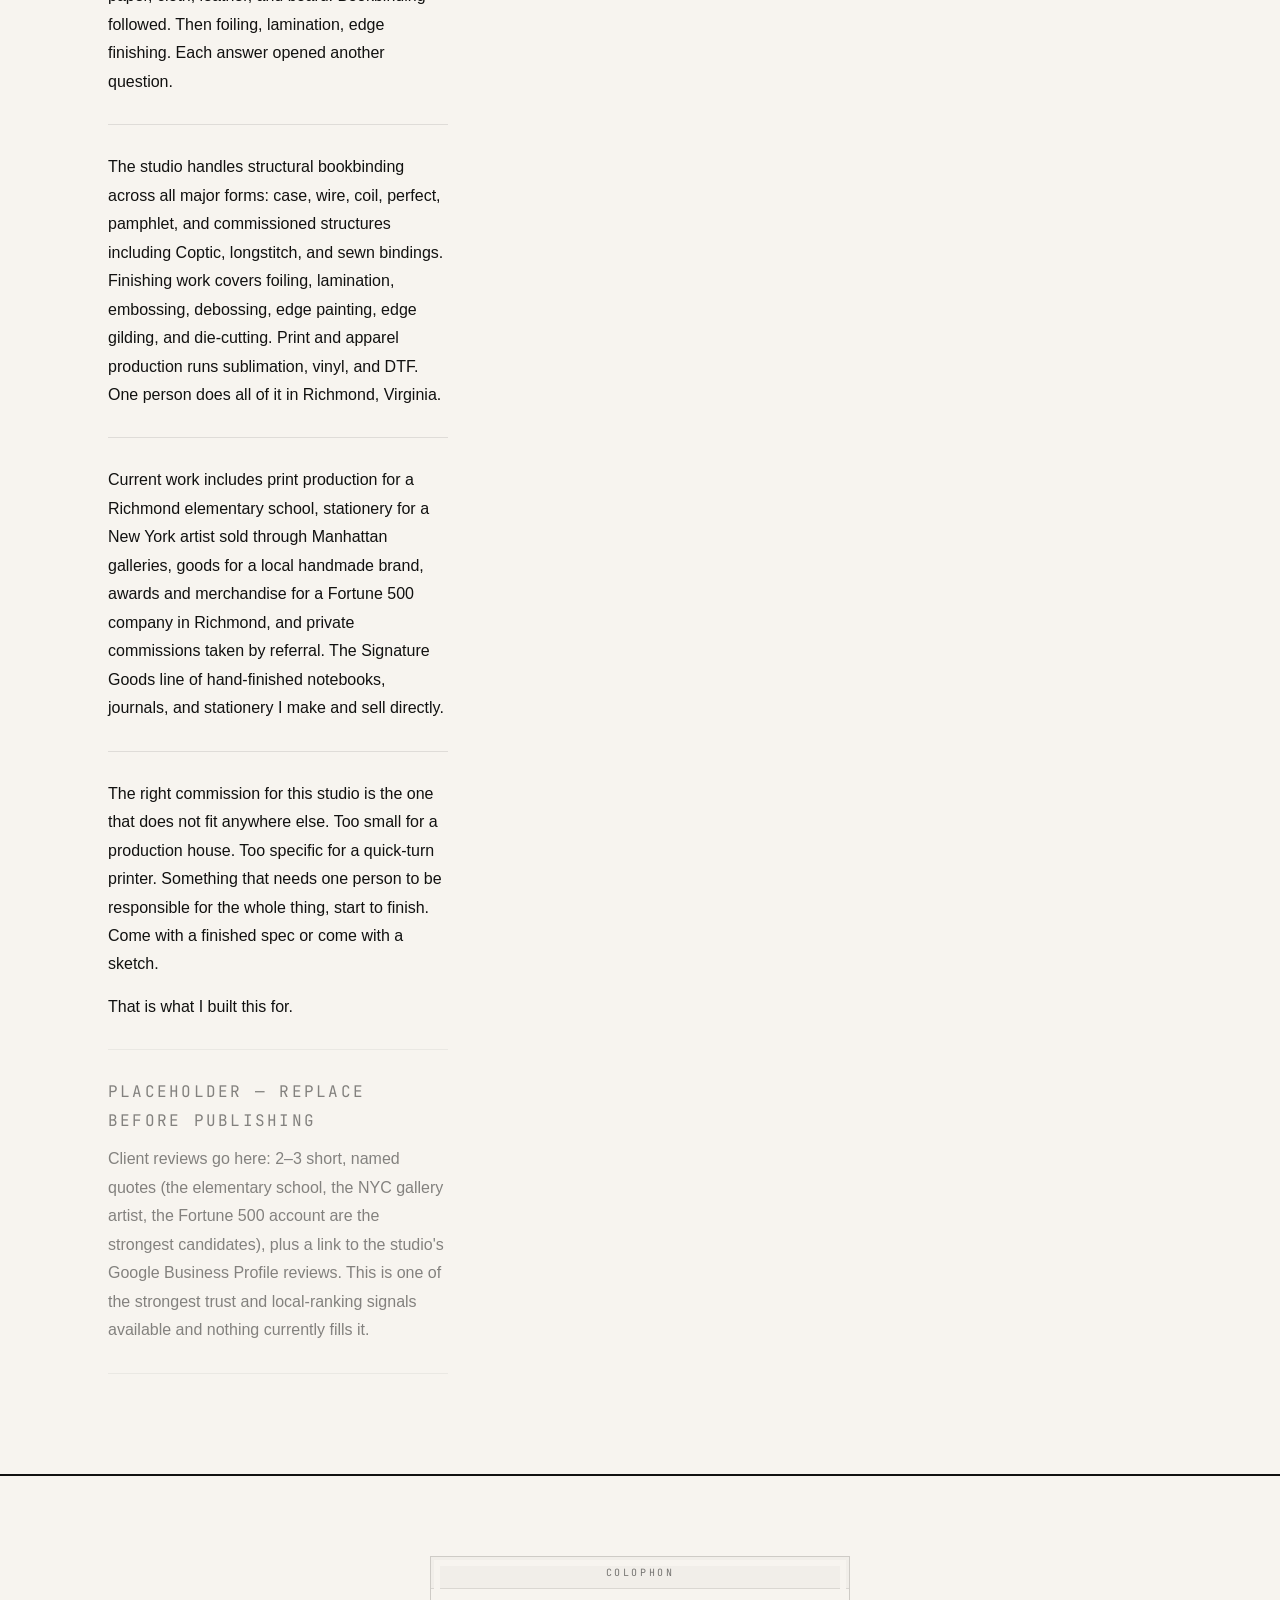
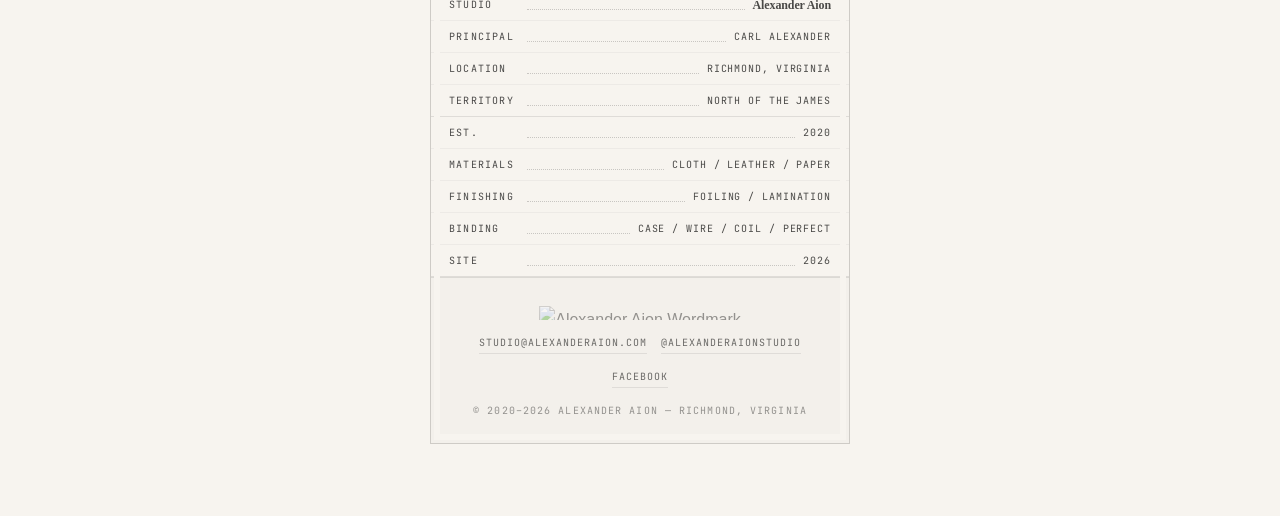
==== commit 0c528a60: "Add favicon and app icons Builds a tab icon from the existing wordmark's "A" glyph, recolored to the" ====
--- a/about.html
+++ b/about.html
@@ -13,6 +13,13 @@
   <link rel="stylesheet" href="https://fonts.googleapis.com/css2?family=JetBrains+Mono:wght@400;500&amp;display=swap">
 
   <link rel="stylesheet" href="css/main.css">
+
+  <link rel="icon" href="favicon.ico" sizes="any">
+  <link rel="icon" href="icons/favicon-32x32.png" type="image/png" sizes="32x32">
+  <link rel="icon" href="icons/favicon-16x16.png" type="image/png" sizes="16x16">
+  <link rel="apple-touch-icon" href="icons/apple-touch-icon.png">
+  <link rel="manifest" href="site.webmanifest">
+  <meta name="theme-color" content="#f7f4ef">
 
   <meta name="robots" content="index, follow">
   <meta name="author" content="Carl Alexander — Alexander Aion">
--- a/css/main.css
+++ b/css/main.css
@@ -98,6 +98,10 @@
   align-items: center;
   justify-content: space-between;
   padding: 22px 40px;
+  background: rgba(247, 244, 239, 0.86);
+  backdrop-filter: blur(10px);
+  -webkit-backdrop-filter: blur(10px);
+  border-bottom: 1px solid var(--rule-subtle);
 }
 
 .aa-nav-logo {
@@ -297,6 +301,14 @@
 
 .aa-cap-item:first-child { border-top: none; }
 .aa-cap-item:hover { background: rgba(17, 17, 16, 0.02); }
+
+.aa-cap-divider {
+  padding: 20px 48px 8px 32px;
+}
+
+.aa-cap-divider .aa-mono {
+  letter-spacing: 0.22em;
+}
 
 .aa-cap-num {
   font-family: var(--mono);
@@ -364,6 +376,7 @@
     word-break: break-word;
   }
   .aa-cap-sub { display: none; }
+  .aa-cap-divider { padding: 16px 24px 4px; }
 }
 
 @media (max-width: 400px) {
